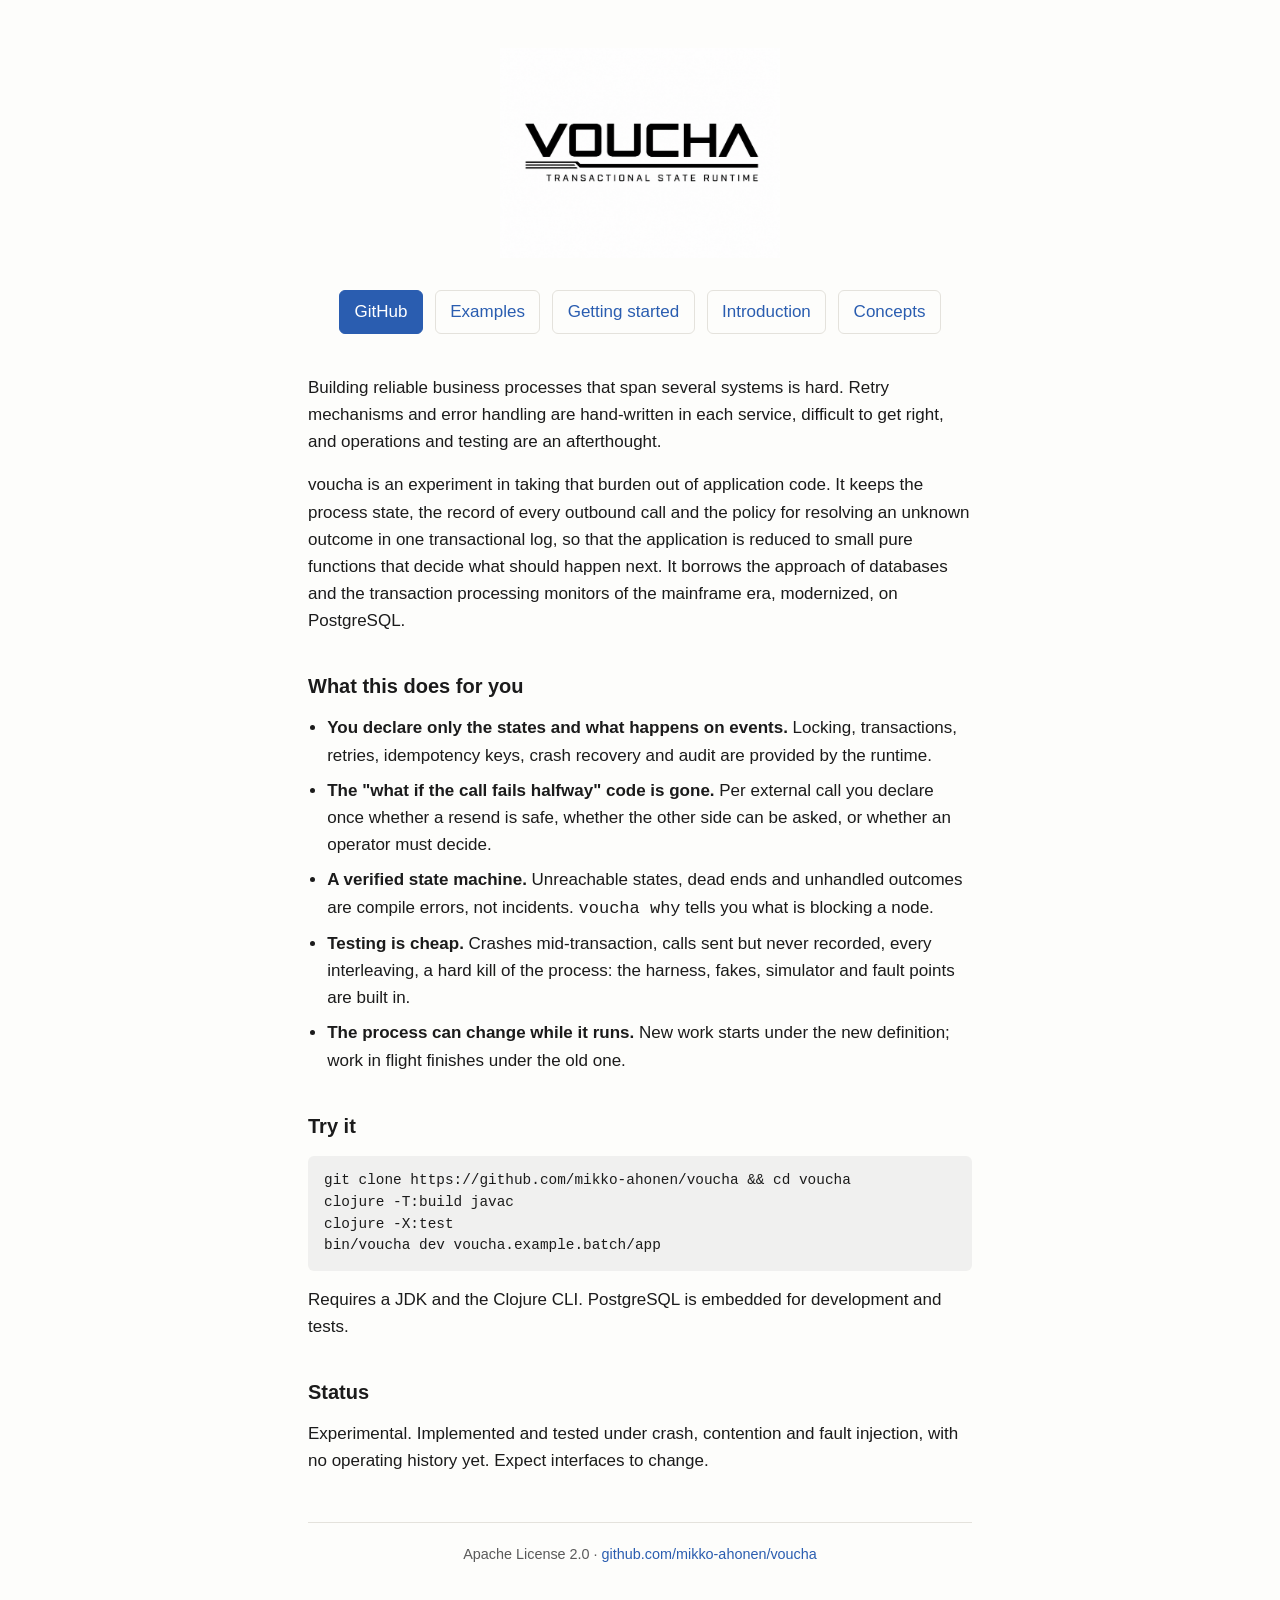
==== site/index.html @ dfd3b448 "voucha 0.1.0 Public release. See CHANGES.md.  Co-Authored-By: Claude Fable 5.1 <noreply@anthropic.co" ====
<!doctype html>
<html lang="en">
<head>
<meta charset="utf-8">
<meta name="viewport" content="width=device-width, initial-scale=1">
<title>voucha — Transactional State Runtime</title>
<meta name="description" content="Durable, verifiable execution of hierarchical state machines on PostgreSQL. Business processes as small pure functions; locking, retries, recovery and audit provided by the runtime.">
<link rel="icon" href="voucha-logo.png">
<link rel="stylesheet" href="style.css">
</head>
<body>
<main>
  <header>
    <img src="voucha-logo.png" alt="voucha">
    <nav class="links">
      <a class="primary" href="https://github.com/mikko-ahonen/voucha">GitHub</a>
      <a href="examples.html">Examples</a>
      <a href="https://github.com/mikko-ahonen/voucha/blob/main/docs/getting-started.md">Getting started</a>
      <a href="https://github.com/mikko-ahonen/voucha/blob/main/docs/intro.md">Introduction</a>
      <a href="https://github.com/mikko-ahonen/voucha/blob/main/docs/concepts.md">Concepts</a>
    </nav>
  </header>

  <p>Building reliable business processes that span several systems is hard. Retry mechanisms
  and error handling are hand-written in each service, difficult to get right, and operations and
  testing are an afterthought.</p>

  <p>voucha is an experiment in taking that burden out of application code. It keeps the process
  state, the record of every outbound call and the policy for resolving an unknown outcome in
  one transactional log, so that the application is reduced to small pure functions that decide
  what should happen next. It borrows the approach of databases and the transaction processing
  monitors of the mainframe era, modernized, on PostgreSQL.</p>

  <h2>What this does for you</h2>
  <ul>
    <li><strong>You declare only the states and what happens on events.</strong> Locking,
      transactions, retries, idempotency keys, crash recovery and audit are provided by the
      runtime.</li>
    <li><strong>The "what if the call fails halfway" code is gone.</strong> Per external call you
      declare once whether a resend is safe, whether the other side can be asked, or whether an
      operator must decide.</li>
    <li><strong>A verified state machine.</strong> Unreachable states, dead ends and unhandled
      outcomes are compile errors, not incidents. <code>voucha why</code> tells you what is
      blocking a node.</li>
    <li><strong>Testing is cheap.</strong> Crashes mid-transaction, calls sent but never
      recorded, every interleaving, a hard kill of the process: the harness, fakes, simulator
      and fault points are built in.</li>
    <li><strong>The process can change while it runs.</strong> New work starts under the new
      definition; work in flight finishes under the old one.</li>
  </ul>

  <h2>Try it</h2>
<pre><code>git clone https://github.com/mikko-ahonen/voucha &amp;&amp; cd voucha
clojure -T:build javac
clojure -X:test
bin/voucha dev voucha.example.batch/app</code></pre>
  <p>Requires a JDK and the Clojure CLI. PostgreSQL is embedded for development and tests.</p>

  <h2>Status</h2>
  <p>Experimental. Implemented and tested under crash, contention and fault injection, with no
  operating history yet. Expect interfaces to change.</p>

  <footer>Apache License 2.0 · <a href="https://github.com/mikko-ahonen/voucha">github.com/mikko-ahonen/voucha</a></footer>
</main>
</body>
</html>
---- site/style.css ----
:root { --fg: #1b1b1b; --bg: #fdfdfb; --muted: #5a5a5a; --accent: #2a5db0; --line: #e4e2dc; }
  @media (prefers-color-scheme: dark) {
    :root { --fg: #e8e6e1; --bg: #15161a; --muted: #a7a49d; --accent: #8ab4ff; --line: #2b2d33; }
  }
  * { box-sizing: border-box; }
  body { margin: 0; font: 17px/1.6 -apple-system, "Segoe UI", Roboto, Helvetica, Arial, sans-serif;
         color: var(--fg); background: var(--bg); }
  main { max-width: 44rem; margin: 0 auto; padding: 3rem 1.25rem 4rem; }
  header { text-align: center; margin-bottom: 2.5rem; }
  header img { width: 280px; max-width: 80%; height: auto; }
  h1 { font-size: 2rem; margin: 0.75rem 0 0.25rem; letter-spacing: -0.01em; }
  .tagline { color: var(--muted); margin: 0; font-size: 1.1rem; }
  h2 { font-size: 1.25rem; margin: 2.25rem 0 0.75rem; }
  p { margin: 0 0 1rem; }
  ul { padding-left: 1.2rem; margin: 0 0 1rem; }
  li { margin-bottom: 0.5rem; }
  a { color: var(--accent); text-decoration: none; }
  a:hover { text-decoration: underline; }
  .links { display: flex; flex-wrap: wrap; gap: 0.75rem; justify-content: center; margin-top: 1.5rem; }
  .links a { border: 1px solid var(--line); border-radius: 6px; padding: 0.45rem 0.9rem; }
  .links a.primary { background: var(--accent); border-color: var(--accent); color: #fff; }
  pre { background: rgba(127,127,127,0.1); border-radius: 6px; padding: 0.9rem 1rem; overflow-x: auto;
        font-size: 0.9rem; line-height: 1.5; }
  footer { margin-top: 3rem; padding-top: 1.25rem; border-top: 1px solid var(--line);
           color: var(--muted); font-size: 0.9rem; text-align: center; }
  .diagram { background: #fff; border-radius: 6px; padding: 0.5rem; overflow-x: auto; margin: 0 0 1.5rem; }
  .diagram img { max-width: 100%; height: auto; display: block; margin: 0 auto; }
  .small { font-size: 0.9rem; color: var(--muted); }
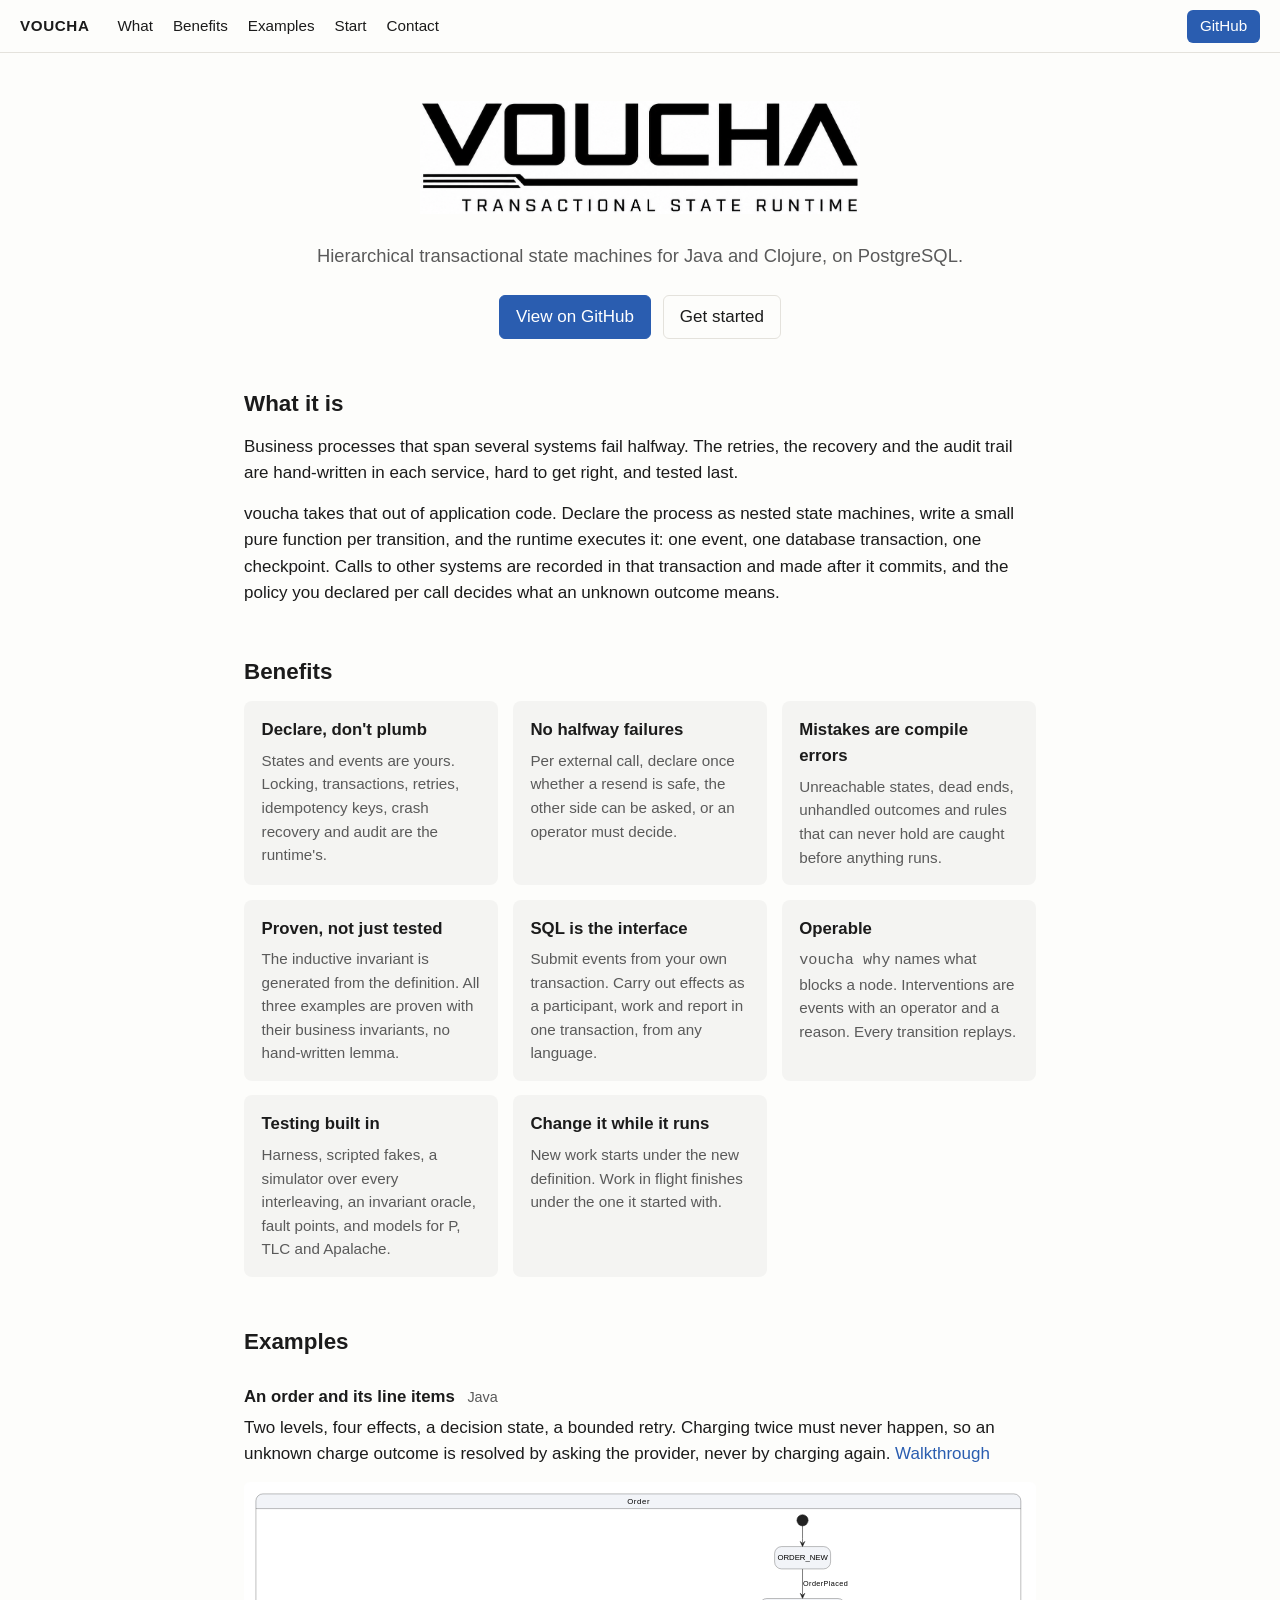
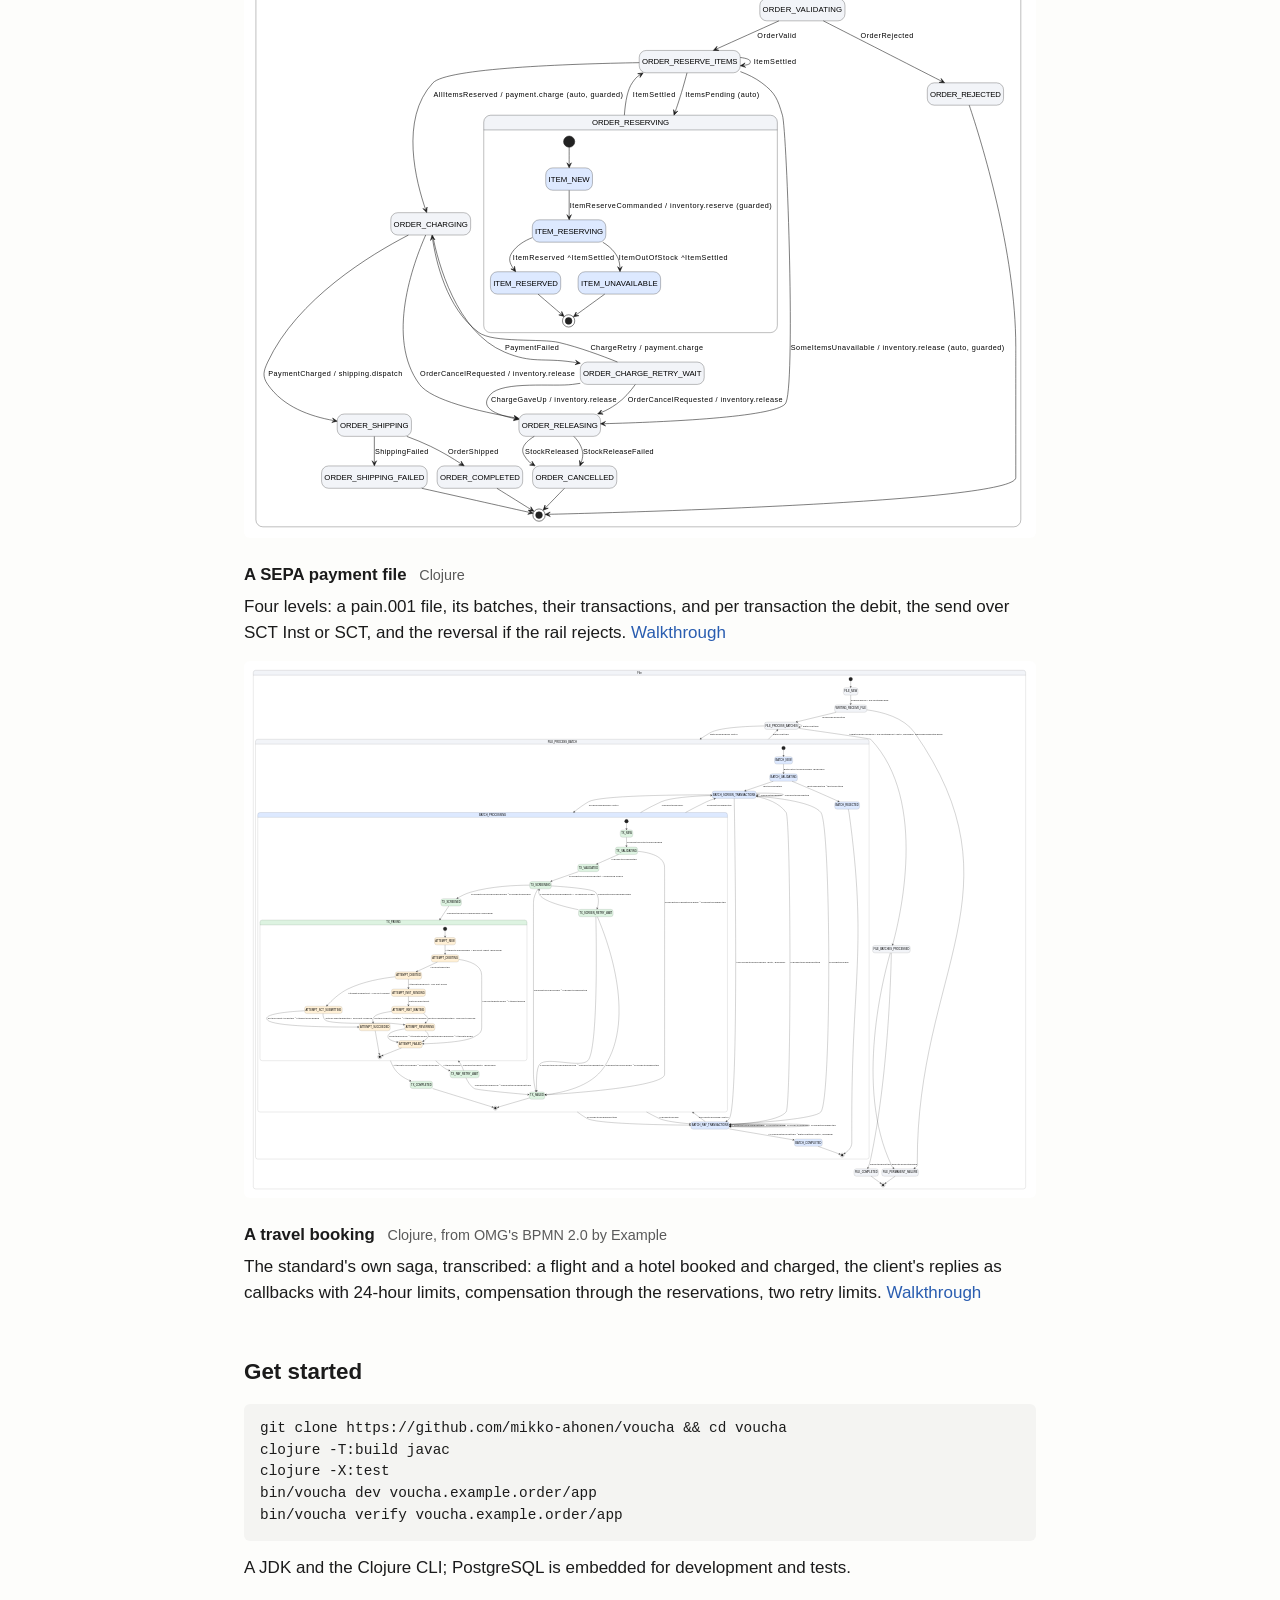
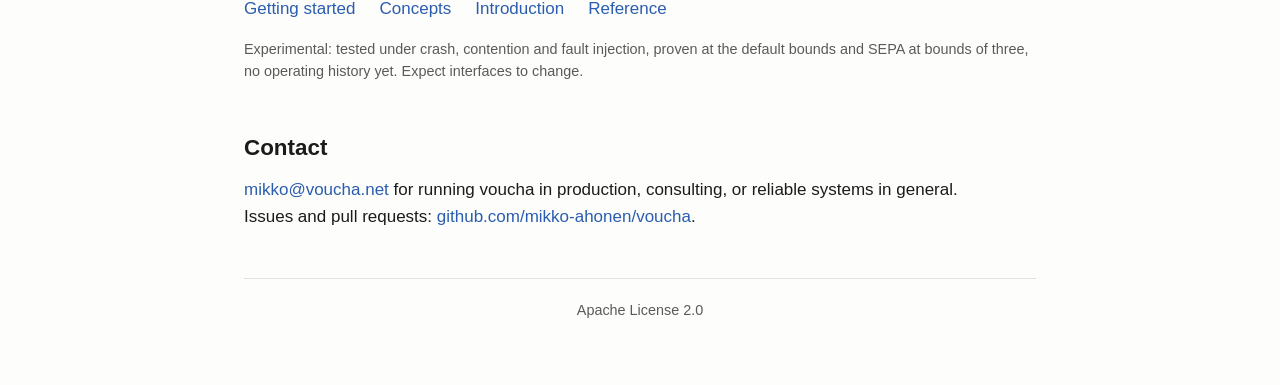
==== commit 24e7e80b: "voucha 0.1.0 Public release. See CHANGES.md.  Co-Authored-By: Claude Fable 5.1 <noreply@anthropic.co" ====
--- a/site/index.html
+++ b/site/index.html
@@ -4,63 +4,106 @@
 <meta charset="utf-8">
 <meta name="viewport" content="width=device-width, initial-scale=1">
 <title>voucha — Transactional State Runtime</title>
-<meta name="description" content="Durable, verifiable execution of hierarchical state machines on PostgreSQL. Business processes as small pure functions; locking, retries, recovery and audit provided by the runtime.">
+<meta name="description" content="Hierarchical transactional state machines for Java and Clojure, on PostgreSQL. Small pure functions per transition; locking, retries, recovery, audit and proof provided by the runtime.">
 <link rel="icon" href="voucha-logo.png">
 <link rel="stylesheet" href="style.css">
 </head>
 <body>
-<main>
+<nav class="top">
+  <a class="brand" href="#top">voucha</a>
+  <a href="#what">What</a>
+  <a href="#benefits">Benefits</a>
+  <a href="#examples">Examples</a>
+  <a href="#start">Start</a>
+  <a href="#contact">Contact</a>
+  <a class="primary" href="https://github.com/mikko-ahonen/voucha">GitHub</a>
+</nav>
+
+<main id="top">
   <header>
-    <img src="voucha-logo.png" alt="voucha">
-    <nav class="links">
-      <a class="primary" href="https://github.com/mikko-ahonen/voucha">GitHub</a>
-      <a href="examples.html">Examples</a>
-      <a href="https://github.com/mikko-ahonen/voucha/blob/main/docs/getting-started.md">Getting started</a>
-      <a href="https://github.com/mikko-ahonen/voucha/blob/main/docs/intro.md">Introduction</a>
-      <a href="https://github.com/mikko-ahonen/voucha/blob/main/docs/concepts.md">Concepts</a>
-    </nav>
+    <img src="voucha-logo.png" alt="voucha — transactional state runtime">
+    <p class="tagline">Hierarchical transactional state machines for Java and Clojure, on PostgreSQL.</p>
+    <p class="actions">
+      <a class="button primary" href="https://github.com/mikko-ahonen/voucha">View on GitHub</a>
+      <a class="button" href="#start">Get started</a>
+    </p>
   </header>
 
-  <p>Building reliable business processes that span several systems is hard. Retry mechanisms
-  and error handling are hand-written in each service, difficult to get right, and operations and
-  testing are an afterthought.</p>
+  <section id="what">
+    <h2>What it is</h2>
+    <p>Business processes that span several systems fail halfway. The retries, the recovery and the
+    audit trail are hand-written in each service, hard to get right, and tested last.</p>
+    <p>voucha takes that out of application code. Declare the process as nested state machines,
+    write a small pure function per transition, and the runtime executes it: one event, one
+    database transaction, one checkpoint. Calls to other systems are recorded in that transaction
+    and made after it commits, and the policy you declared per call decides what an unknown
+    outcome means.</p>
+  </section>
 
-  <p>voucha is an experiment in taking that burden out of application code. It keeps the process
-  state, the record of every outbound call and the policy for resolving an unknown outcome in
-  one transactional log, so that the application is reduced to small pure functions that decide
-  what should happen next. It borrows the approach of databases and the transaction processing
-  monitors of the mainframe era, modernized, on PostgreSQL.</p>
+  <section id="benefits">
+    <h2>Benefits</h2>
+    <div class="cards">
+      <div><h3>Declare, don't plumb</h3><p>States and events are yours. Locking, transactions, retries, idempotency keys, crash recovery and audit are the runtime's.</p></div>
+      <div><h3>No halfway failures</h3><p>Per external call, declare once whether a resend is safe, the other side can be asked, or an operator must decide.</p></div>
+      <div><h3>Mistakes are compile errors</h3><p>Unreachable states, dead ends, unhandled outcomes and rules that can never hold are caught before anything runs.</p></div>
+      <div><h3>Proven, not just tested</h3><p>The inductive invariant is generated from the definition. All three examples are proven with their business invariants, no hand-written lemma.</p></div>
+      <div><h3>SQL is the interface</h3><p>Submit events from your own transaction. Carry out effects as a participant, work and report in one transaction, from any language.</p></div>
+      <div><h3>Operable</h3><p><code>voucha why</code> names what blocks a node. Interventions are events with an operator and a reason. Every transition replays.</p></div>
+      <div><h3>Testing built in</h3><p>Harness, scripted fakes, a simulator over every interleaving, an invariant oracle, fault points, and models for P, TLC and Apalache.</p></div>
+      <div><h3>Change it while it runs</h3><p>New work starts under the new definition. Work in flight finishes under the one it started with.</p></div>
+    </div>
+  </section>
 
-  <h2>What this does for you</h2>
-  <ul>
-    <li><strong>You declare only the states and what happens on events.</strong> Locking,
-      transactions, retries, idempotency keys, crash recovery and audit are provided by the
-      runtime.</li>
-    <li><strong>The "what if the call fails halfway" code is gone.</strong> Per external call you
-      declare once whether a resend is safe, whether the other side can be asked, or whether an
-      operator must decide.</li>
-    <li><strong>A verified state machine.</strong> Unreachable states, dead ends and unhandled
-      outcomes are compile errors, not incidents. <code>voucha why</code> tells you what is
-      blocking a node.</li>
-    <li><strong>Testing is cheap.</strong> Crashes mid-transaction, calls sent but never
-      recorded, every interleaving, a hard kill of the process: the harness, fakes, simulator
-      and fault points are built in.</li>
-    <li><strong>The process can change while it runs.</strong> New work starts under the new
-      definition; work in flight finishes under the old one.</li>
-  </ul>
+  <section id="examples">
+    <h2>Examples</h2>
+    <div class="example">
+      <h3>An order and its line items <span class="small">Java</span></h3>
+      <p>Two levels, four effects, a decision state, a bounded retry. Charging twice must never
+      happen, so an unknown charge outcome is resolved by asking the provider, never by charging again.
+      <a href="https://github.com/mikko-ahonen/voucha/blob/main/docs/examples/order.md">Walkthrough</a></p>
+      <p class="diagram"><img src="order.svg" alt="The order example as a hierarchical state machine"></p>
+    </div>
+    <div class="example">
+      <h3>A SEPA payment file <span class="small">Clojure</span></h3>
+      <p>Four levels: a pain.001 file, its batches, their transactions, and per transaction the
+      debit, the send over SCT Inst or SCT, and the reversal if the rail rejects.
+      <a href="https://github.com/mikko-ahonen/voucha/blob/main/docs/examples/sepa.md">Walkthrough</a></p>
+      <p class="diagram"><img src="sepa.svg" alt="The SEPA example as a hierarchical state machine"></p>
+    </div>
+    <div class="example">
+      <h3>A travel booking <span class="small">Clojure, from OMG's BPMN 2.0 by Example</span></h3>
+      <p>The standard's own saga, transcribed: a flight and a hotel booked and charged, the client's
+      replies as callbacks with 24-hour limits, compensation through the reservations, two retry limits.
+      <a href="https://github.com/mikko-ahonen/voucha/blob/main/docs/examples/travel.md">Walkthrough</a></p>
+    </div>
+  </section>
 
-  <h2>Try it</h2>
+  <section id="start">
+    <h2>Get started</h2>
 <pre><code>git clone https://github.com/mikko-ahonen/voucha &amp;&amp; cd voucha
 clojure -T:build javac
 clojure -X:test
-bin/voucha dev voucha.example.batch/app</code></pre>
-  <p>Requires a JDK and the Clojure CLI. PostgreSQL is embedded for development and tests.</p>
+bin/voucha dev voucha.example.order/app
+bin/voucha verify voucha.example.order/app</code></pre>
+    <p>A JDK and the Clojure CLI; PostgreSQL is embedded for development and tests.</p>
+    <ul class="links">
+      <li><a href="https://github.com/mikko-ahonen/voucha/blob/main/docs/getting-started.md">Getting started</a></li>
+      <li><a href="https://github.com/mikko-ahonen/voucha/blob/main/docs/concepts.md">Concepts</a></li>
+      <li><a href="https://github.com/mikko-ahonen/voucha/blob/main/docs/intro.md">Introduction</a></li>
+      <li><a href="https://github.com/mikko-ahonen/voucha/blob/main/docs/reference/">Reference</a></li>
+    </ul>
+    <p class="small">Experimental: tested under crash, contention and fault injection, proven at the
+    default bounds and SEPA at bounds of three, no operating history yet. Expect interfaces to change.</p>
+  </section>
 
-  <h2>Status</h2>
-  <p>Experimental. Implemented and tested under crash, contention and fault injection, with no
-  operating history yet. Expect interfaces to change.</p>
+  <section id="contact">
+    <h2>Contact</h2>
+    <p><a href="mailto:mikko@voucha.net">mikko@voucha.net</a> for running voucha in production,
+    consulting, or reliable systems in general.<br>
+    Issues and pull requests: <a href="https://github.com/mikko-ahonen/voucha">github.com/mikko-ahonen/voucha</a>.</p>
+  </section>
 
-  <footer>Apache License 2.0 · <a href="https://github.com/mikko-ahonen/voucha">github.com/mikko-ahonen/voucha</a></footer>
+  <footer>Apache License 2.0</footer>
 </main>
 </body>
 </html>
--- a/site/style.css
+++ b/site/style.css
@@ -1,28 +1,40 @@
-:root { --fg: #1b1b1b; --bg: #fdfdfb; --muted: #5a5a5a; --accent: #2a5db0; --line: #e4e2dc; }
-  @media (prefers-color-scheme: dark) {
-    :root { --fg: #e8e6e1; --bg: #15161a; --muted: #a7a49d; --accent: #8ab4ff; --line: #2b2d33; }
-  }
-  * { box-sizing: border-box; }
-  body { margin: 0; font: 17px/1.6 -apple-system, "Segoe UI", Roboto, Helvetica, Arial, sans-serif;
-         color: var(--fg); background: var(--bg); }
-  main { max-width: 44rem; margin: 0 auto; padding: 3rem 1.25rem 4rem; }
-  header { text-align: center; margin-bottom: 2.5rem; }
-  header img { width: 280px; max-width: 80%; height: auto; }
-  h1 { font-size: 2rem; margin: 0.75rem 0 0.25rem; letter-spacing: -0.01em; }
-  .tagline { color: var(--muted); margin: 0; font-size: 1.1rem; }
-  h2 { font-size: 1.25rem; margin: 2.25rem 0 0.75rem; }
-  p { margin: 0 0 1rem; }
-  ul { padding-left: 1.2rem; margin: 0 0 1rem; }
-  li { margin-bottom: 0.5rem; }
-  a { color: var(--accent); text-decoration: none; }
-  a:hover { text-decoration: underline; }
-  .links { display: flex; flex-wrap: wrap; gap: 0.75rem; justify-content: center; margin-top: 1.5rem; }
-  .links a { border: 1px solid var(--line); border-radius: 6px; padding: 0.45rem 0.9rem; }
-  .links a.primary { background: var(--accent); border-color: var(--accent); color: #fff; }
-  pre { background: rgba(127,127,127,0.1); border-radius: 6px; padding: 0.9rem 1rem; overflow-x: auto;
-        font-size: 0.9rem; line-height: 1.5; }
-  footer { margin-top: 3rem; padding-top: 1.25rem; border-top: 1px solid var(--line);
-           color: var(--muted); font-size: 0.9rem; text-align: center; }
-  .diagram { background: #fff; border-radius: 6px; padding: 0.5rem; overflow-x: auto; margin: 0 0 1.5rem; }
-  .diagram img { max-width: 100%; height: auto; display: block; margin: 0 auto; }
-  .small { font-size: 0.9rem; color: var(--muted); }
+:root { --fg: #1b1b1b; --bg: #fdfdfb; --muted: #5a5a5a; --accent: #2a5db0; --line: #e4e2dc; --card: rgba(127,127,127,0.07); }
+@media (prefers-color-scheme: dark) {
+  :root { --fg: #e8e6e1; --bg: #15161a; --muted: #a7a49d; --accent: #8ab4ff; --line: #2b2d33; --card: rgba(255,255,255,0.05); }
+}
+* { box-sizing: border-box; }
+html { scroll-behavior: smooth; scroll-padding-top: 3.5rem; }
+body { margin: 0; font: 17px/1.55 -apple-system, "Segoe UI", Roboto, Helvetica, Arial, sans-serif;
+       color: var(--fg); background: var(--bg); }
+nav.top { position: sticky; top: 0; z-index: 1; display: flex; flex-wrap: wrap; align-items: center;
+          gap: 0.25rem 1.25rem; padding: 0.6rem 1.25rem; background: var(--bg);
+          border-bottom: 1px solid var(--line); font-size: 0.95rem; }
+nav.top a { color: var(--fg); }
+nav.top a:hover { color: var(--accent); text-decoration: none; }
+nav.top .brand { font-weight: 700; letter-spacing: 0.04em; text-transform: uppercase; margin-right: 0.5rem; }
+nav.top .primary { margin-left: auto; background: var(--accent); color: #fff; border-radius: 6px; padding: 0.3rem 0.8rem; }
+main { max-width: 52rem; margin: 0 auto; padding: 3rem 1.25rem 4rem; }
+header { text-align: center; margin-bottom: 1rem; }
+header img { width: 440px; max-width: 90%; height: auto; }
+.tagline { color: var(--muted); margin: 1.25rem 0 0; font-size: 1.15rem; }
+.actions { margin: 1.5rem 0 0; display: flex; gap: 0.75rem; justify-content: center; flex-wrap: wrap; }
+.button { border: 1px solid var(--line); border-radius: 6px; padding: 0.5rem 1rem; color: var(--fg); }
+.button.primary { background: var(--accent); border-color: var(--accent); color: #fff; }
+.button:hover { text-decoration: none; border-color: var(--accent); }
+section { margin-top: 3rem; }
+h2 { font-size: 1.4rem; margin: 0 0 0.75rem; }
+h3 { font-size: 1.05rem; margin: 0 0 0.35rem; }
+p { margin: 0 0 0.9rem; }
+a { color: var(--accent); text-decoration: none; }
+a:hover { text-decoration: underline; }
+.cards { display: grid; grid-template-columns: repeat(auto-fit, minmax(15rem, 1fr)); gap: 0.9rem; }
+.cards div { background: var(--card); border-radius: 8px; padding: 1rem 1.1rem; }
+.cards p { margin: 0; font-size: 0.95rem; color: var(--muted); }
+.example { margin-top: 1.5rem; }
+.example h3 .small { font-weight: 400; margin-left: 0.5rem; }
+pre { background: var(--card); border-radius: 6px; padding: 0.9rem 1rem; overflow-x: auto; font-size: 0.9rem; line-height: 1.5; }
+ul.links { list-style: none; padding: 0; margin: 0 0 1rem; display: flex; flex-wrap: wrap; gap: 0.5rem 1.5rem; }
+footer { margin-top: 3rem; padding-top: 1.25rem; border-top: 1px solid var(--line); color: var(--muted); font-size: 0.9rem; text-align: center; }
+.diagram { background: #fff; border-radius: 6px; padding: 0.5rem; overflow-x: auto; margin: 0; }
+.diagram img { max-width: 100%; height: auto; display: block; margin: 0 auto; }
+.small { font-size: 0.9rem; color: var(--muted); }
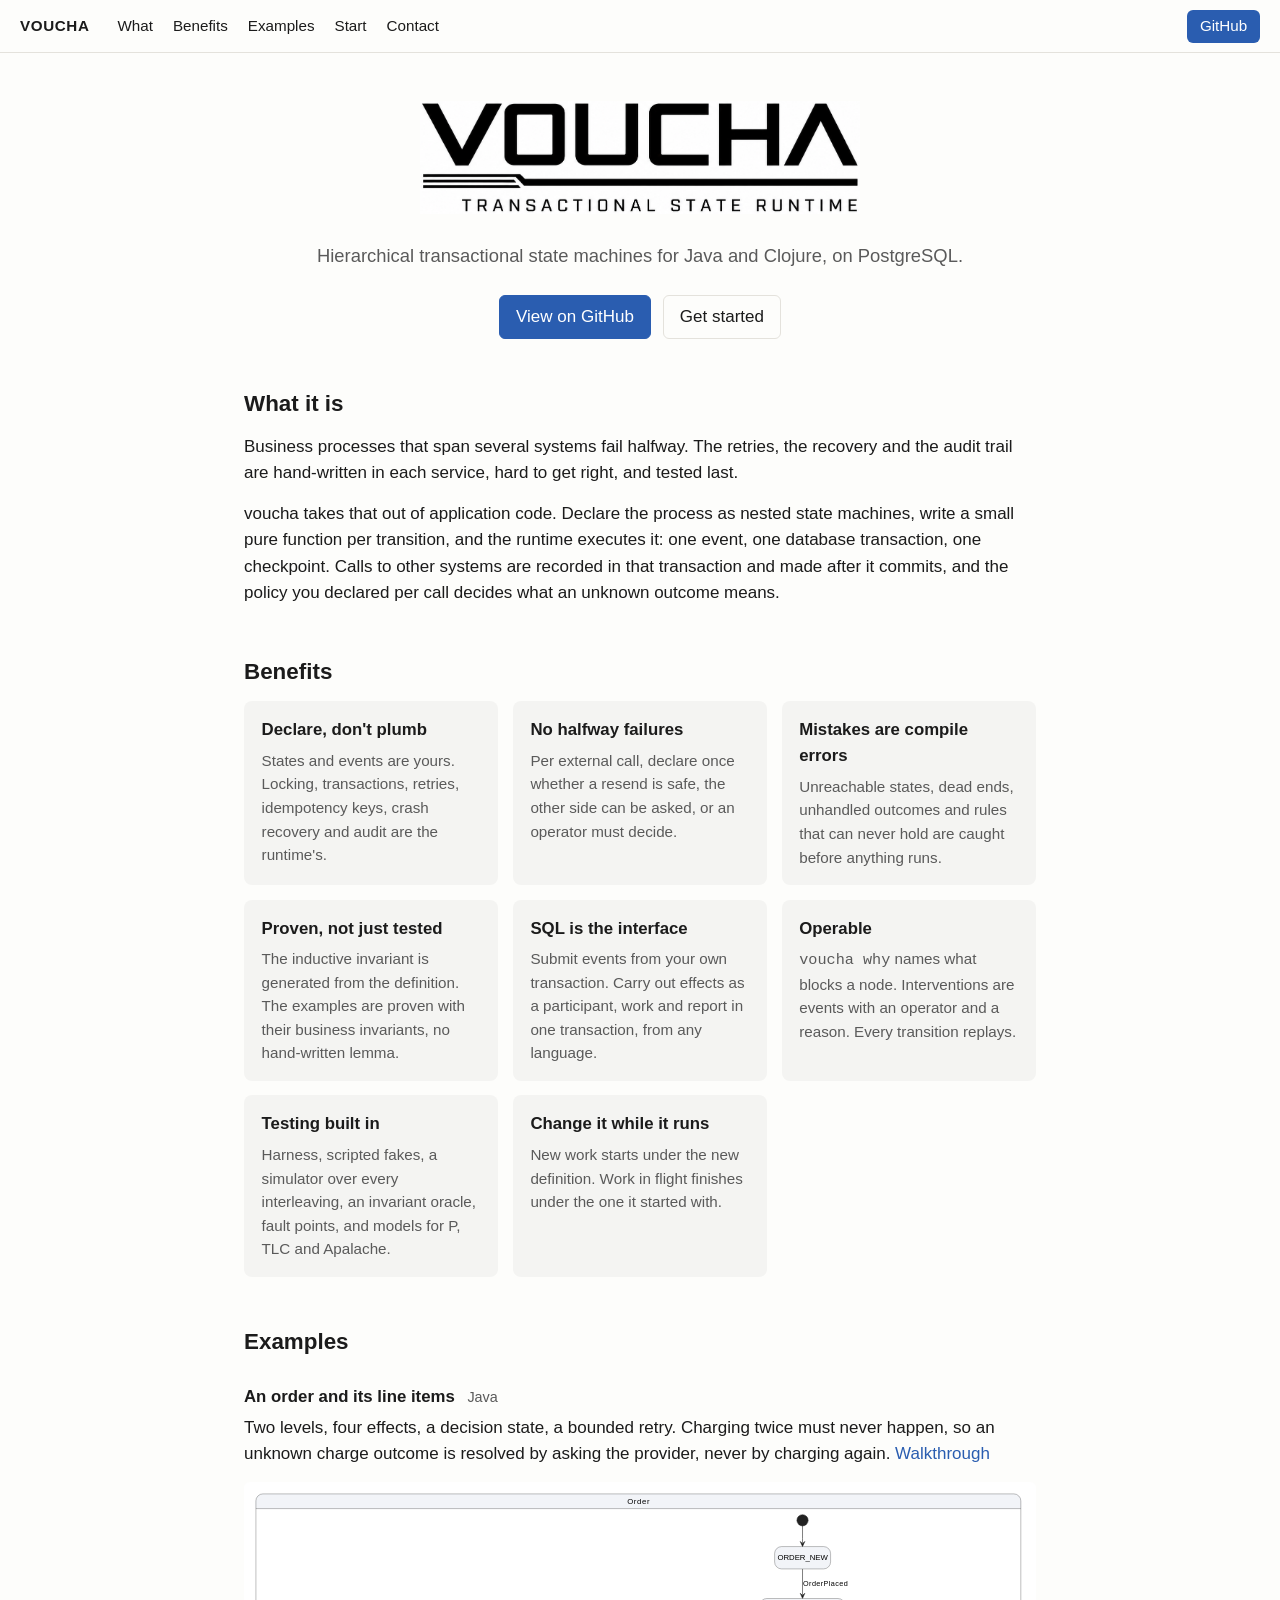
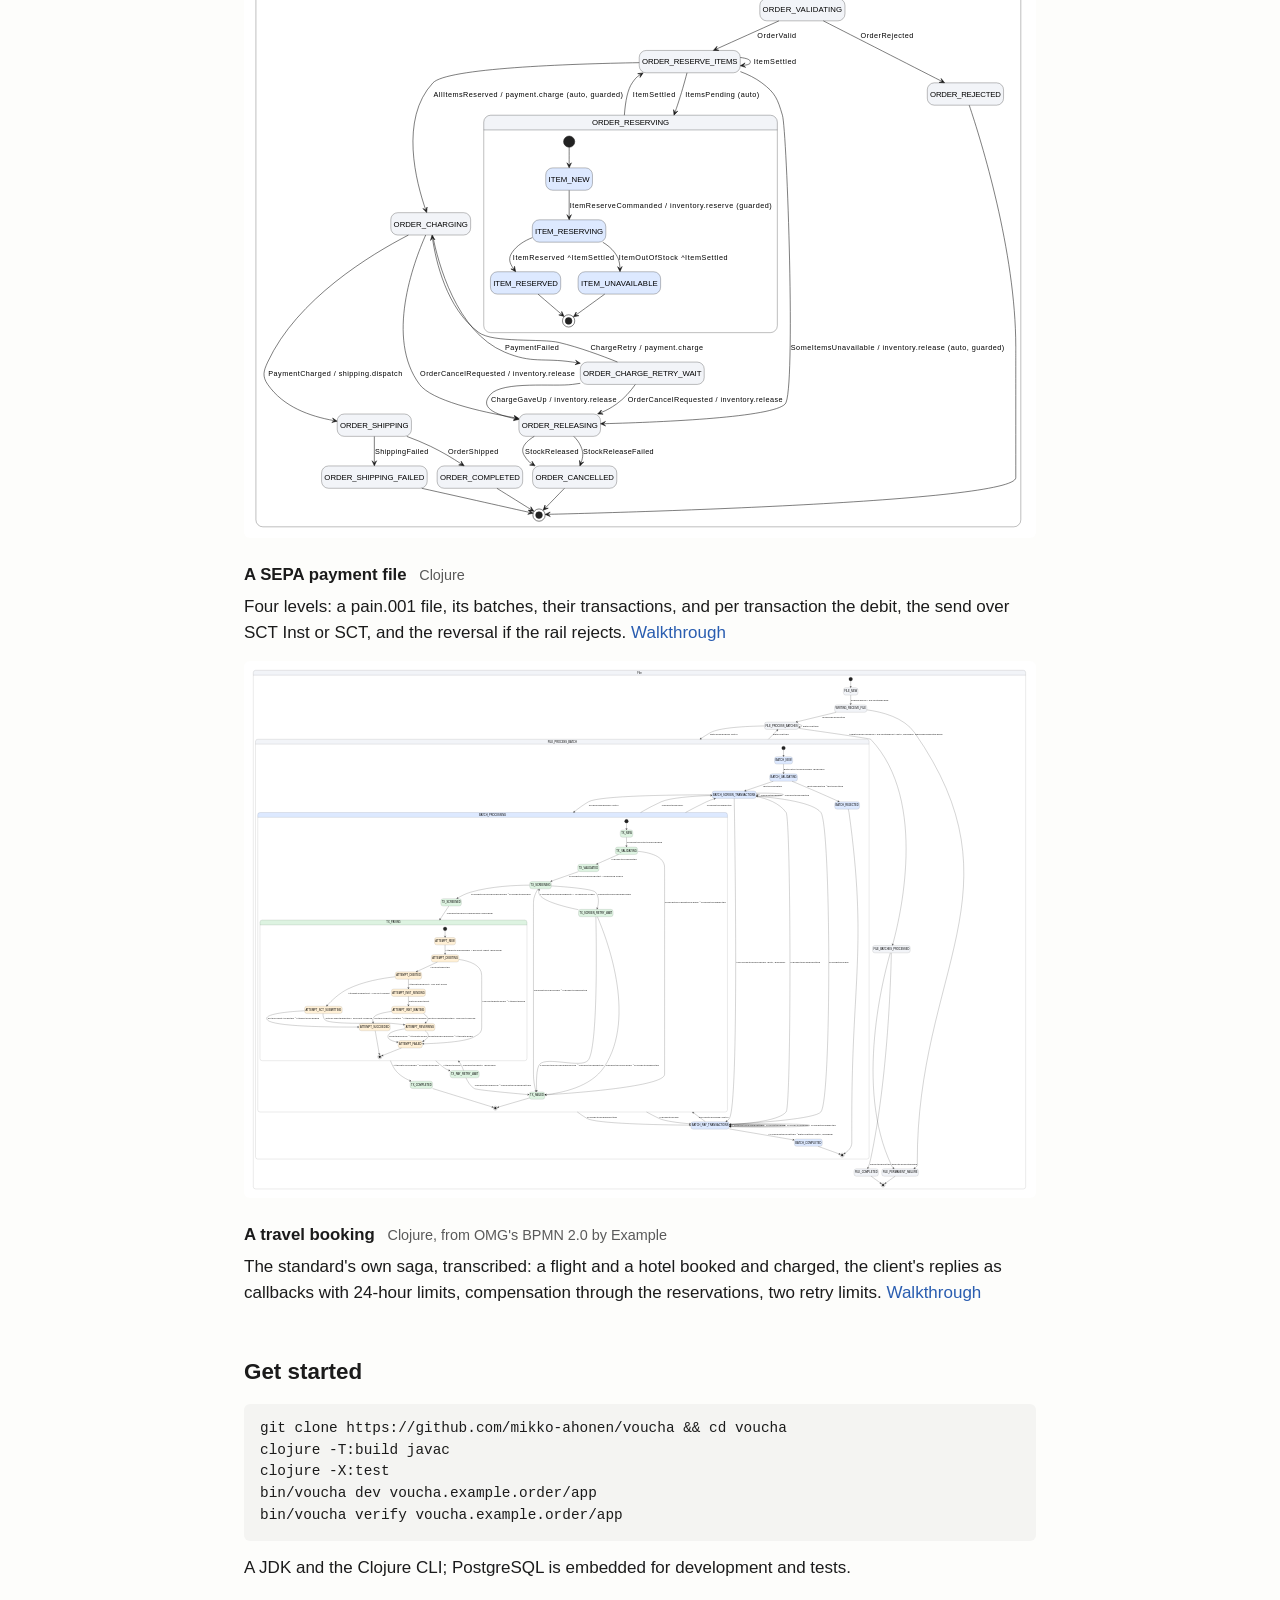
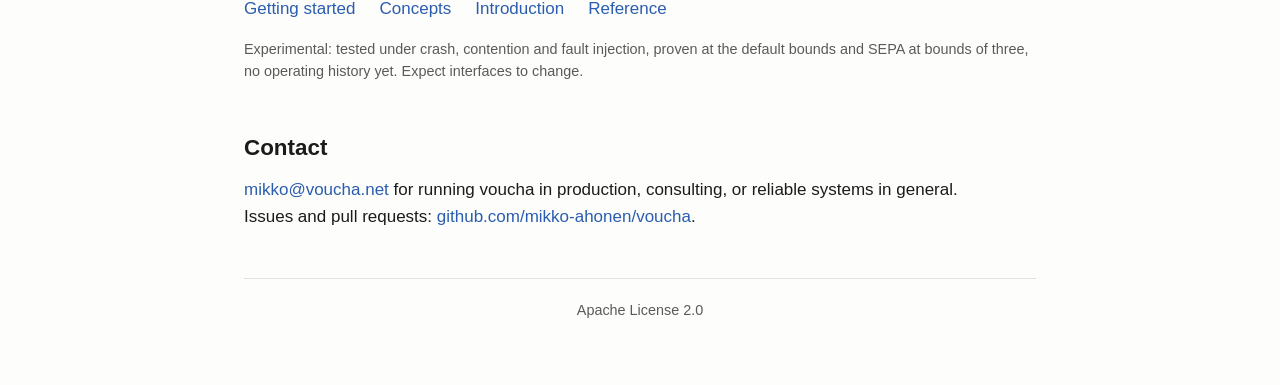
==== commit 57b02cd7: "voucha 0.1.0 Public release. See CHANGES.md.  Co-Authored-By: Claude Fable 5.1 <noreply@anthropic.co" ====
--- a/site/index.html
+++ b/site/index.html
@@ -7,6 +7,7 @@
 <meta name="description" content="Hierarchical transactional state machines for Java and Clojure, on PostgreSQL. Small pure functions per transition; locking, retries, recovery, audit and proof provided by the runtime.">
 <link rel="icon" href="voucha-logo.png">
 <link rel="stylesheet" href="style.css">
+<script defer data-domain="voucha.net" src="https://p.voucha.net/js/script.js"></script>
 </head>
 <body>
 <nav class="top">
@@ -46,7 +47,7 @@
       <div><h3>Declare, don't plumb</h3><p>States and events are yours. Locking, transactions, retries, idempotency keys, crash recovery and audit are the runtime's.</p></div>
       <div><h3>No halfway failures</h3><p>Per external call, declare once whether a resend is safe, the other side can be asked, or an operator must decide.</p></div>
       <div><h3>Mistakes are compile errors</h3><p>Unreachable states, dead ends, unhandled outcomes and rules that can never hold are caught before anything runs.</p></div>
-      <div><h3>Proven, not just tested</h3><p>The inductive invariant is generated from the definition. All three examples are proven with their business invariants, no hand-written lemma.</p></div>
+      <div><h3>Proven, not just tested</h3><p>The inductive invariant is generated from the definition. The examples are proven with their business invariants, no hand-written lemma.</p></div>
       <div><h3>SQL is the interface</h3><p>Submit events from your own transaction. Carry out effects as a participant, work and report in one transaction, from any language.</p></div>
       <div><h3>Operable</h3><p><code>voucha why</code> names what blocks a node. Interventions are events with an operator and a reason. Every transition replays.</p></div>
       <div><h3>Testing built in</h3><p>Harness, scripted fakes, a simulator over every interleaving, an invariant oracle, fault points, and models for P, TLC and Apalache.</p></div>
